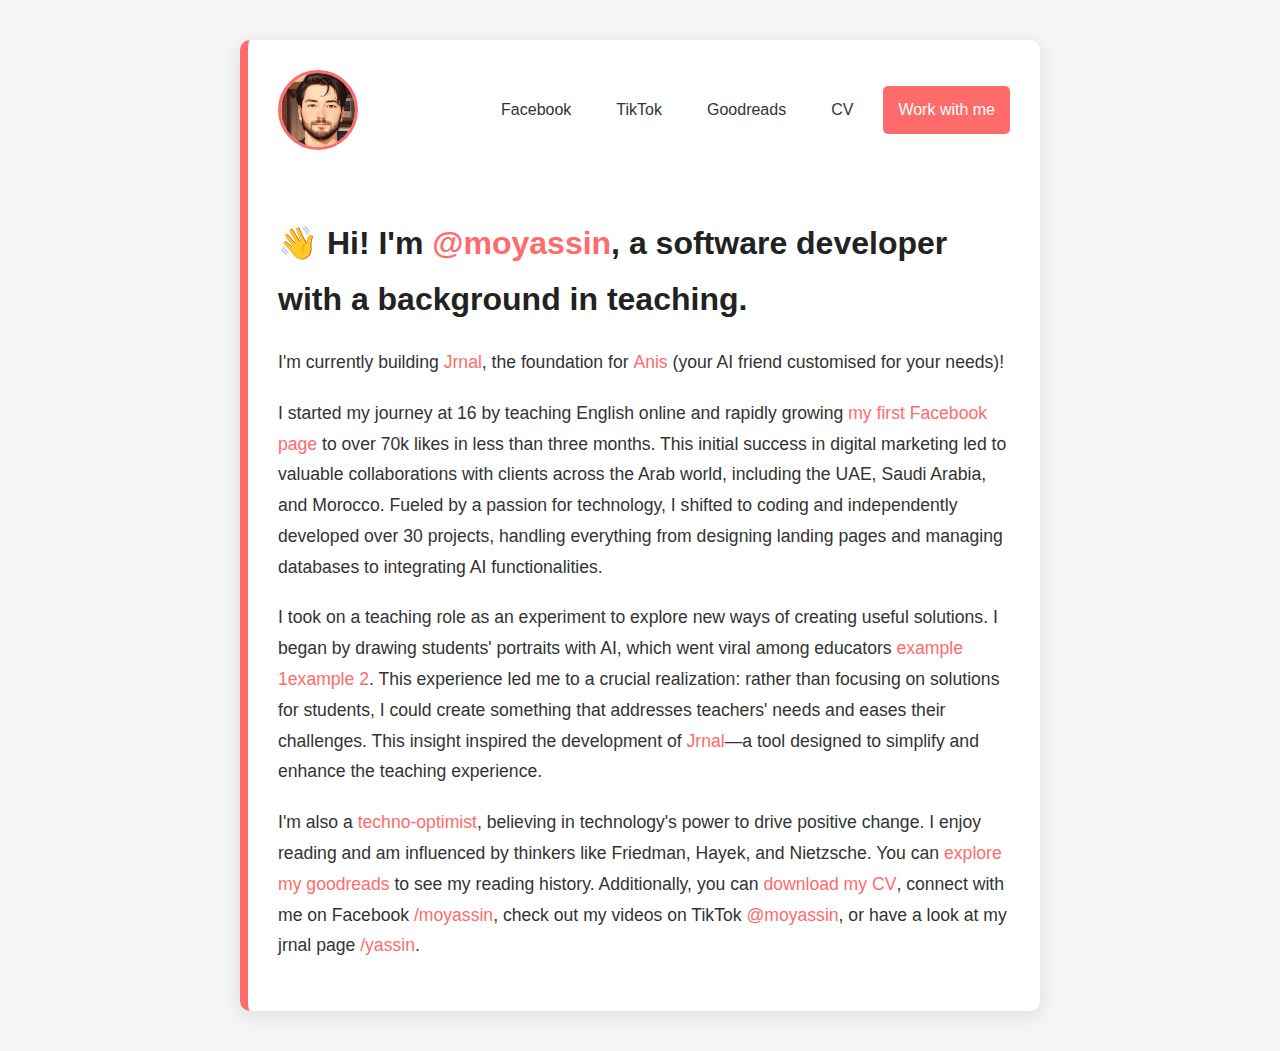
==== index.html @ f8ddaa97 "Add files via upload" ====
<!DOCTYPE html>
<html lang="en">

<head>
    <meta charset="UTF-8">
    <meta name="viewport" content="width=device-width, initial-scale=1.0">
    <title>@moyassin</title>
    <link rel="stylesheet" href="https://cdnjs.cloudflare.com/ajax/libs/font-awesome/6.0.0-beta3/css/all.min.css"
        integrity="sha512-Fo3rlrZj/k7ujTnHq6lK6mnFfyBM6aLB6bO3Z2Os6o5Q9lOi9J6cSsx7yp5PAK9VQzp1xGphhVbDRdQzrIVRlg=="
        crossorigin="anonymous" referrerpolicy="no-referrer" />
    <style>
        /* General Reset */
        * {
            margin: 0;
            padding: 0;
            box-sizing: border-box;
            font-family: 'Inter', sans-serif;
        }

        body {
            line-height: 1.75;
            background-color: #f5f5f5;
            color: #333;
            padding: 0;
            display: flex;
            justify-content: center;
            align-items: center;
            min-height: 100vh;
        }

        .container {
            max-width: 800px;
            margin: 40px;
            padding: 30px;
            background-color: #ffffff;
            border-radius: 10px;
            box-shadow: 0 4px 20px rgba(0, 0, 0, 0.1);
            text-align: left;
            border-left: 8px solid #ff6b6b;
            transition: all 0.3s ease;
        }

        header {
            margin-bottom: 20px;
            display: flex;
            flex-direction: column;
            align-items: center;
        }

        .header-top {
            display: flex;
            align-items: center;
            justify-content: space-between;
            width: 100%;
            margin-bottom: 5vh;
        }

        header img {
            width: 80px;
            height: 80px;
            border-radius: 50%;
            object-fit: cover;
            aspect-ratio: 1 / 1;
            border: 3px solid #ff6b6b;
            transition: all 0.3s ease;
        }

        .header-links {
            display: flex;
            gap: 15px;
            align-items: center;
            flex-wrap: wrap;
            justify-content: flex-end;
        }

        .header-links a {
            color: #333;
            text-decoration: none;
            font-weight: 500;
            transition: all 0.3s ease;
            padding: 10px 15px;
            border-radius: 5px;
            white-space: nowrap;
        }

        .header-links a:hover {
            color: #ff6b6b;
            background-color: #f4f7f9;
        }

        .work-with-me {
            background-color: #ff6b6b;
            color: white !important;
            font-weight: bold;
        }

        .work-with-me:hover {
            background-color: #ff4757;
            transform: translateY(-2px);
            box-shadow: 0 4px 10px rgba(255, 107, 107, 0.3);
        }

        header h1 {
            font-size: 2rem;
            font-weight: 700;
            color: #222;
            margin-top: 20px;
        }

        header h1 span {
            color: #ff6b6b;
        }

        .content p {
            margin-bottom: 20px;
            font-size: 1.1rem;
        }

        .content a {
            color: #ff6b6b;
            text-decoration: none;
            font-weight: 500;
            transition: color 0.3s ease;
        }

        .content a:hover {
            color: #ff4757;
            text-decoration: underline;
        }

        @media (max-width: 768px) {
            .container {
                margin: 20px;
                padding: 20px;
            }

            header h1 {
                font-size: 1.5rem;
            }

            .content p {
                font-size: 1rem;
            }

            .header-top {
                flex-direction: column;
                align-items: center;
                gap: 20px;
            }

            header img {
                width: 100px;
                height: 100px;
            }

            .header-links {
                justify-content: center;
            }

            .header-links a {
                padding: 8px 12px;
                font-size: 0.9rem;
            }
        }
    </style>
</head>

<body>
    <div class="container">
        <header>
            <div class="header-top">
                <img src="profile.jpg" alt="Profile Picture">
                <div class="header-links">
                    <a href="https://facebook.com/moyassin" target="_blank">Facebook</a>
                    <a href="https://tiktok.com/@moyassin" target="_blank">TikTok</a>
                    <a href="https://www.goodreads.com/moyassin" target="_blank">Goodreads</a>
                    <a href="CV-link" target="_blank">CV</a>
                    <a href="work.html" class="work-with-me">Work with me</a>
                </div>
            </div>
            <h1>👋 Hi! I'm <span>@moyassin</span>, a software developer with a background in teaching.</h1>
        </header>
        <div class="content">
            <!-- The content remains unchanged -->
            <p>I'm currently building <a href="https://jrnal.tn" target="_blank">Jrnal</a>, the foundation for <a
                    href="https://anis.web.app" target="_blank">Anis</a> (your AI friend customised for your needs)!</p>
            <p>I started my journey at 16 by teaching English online and rapidly growing <a
                    href="https://www.facebook.com/moyassin" target="_blank">my first Facebook page</a> to over
                70k likes in less than three months. This initial success in digital marketing led to valuable
                collaborations with clients across the Arab world, including the UAE, Saudi Arabia, and Morocco. Fueled
                by a passion for technology, I shifted to coding and independently developed over 30 projects, handling
                everything from designing landing pages and managing databases to integrating AI functionalities.</p>
            <p>I took on a teaching role as an experiment to explore new ways of creating useful solutions. I began by
                drawing students' portraits with AI, which went viral among educators <a
                    href="https://www.facebook.com/moyassin" target="_blank" class="example-1">example 1</a><a
                    href="https://www.facebook.com/moyassin" target="_blank" class="example-2">example 2</a>. This
                experience led me to a crucial
                realization: rather than focusing on solutions for students, I could create something that addresses
                teachers' needs and eases their challenges. This insight inspired the development of <a
                    href="https://jrnal.tn" target="_blank">Jrnal</a>—a tool
                designed to simplify and enhance the teaching experience.</p>
            <p>I'm also a <a href="https://www.youtube.com/@moyassin" target="_blank">techno-optimist</a>, believing in
                technology's power to drive positive change. I enjoy reading and
                am influenced by thinkers like Friedman, Hayek, and Nietzsche. You can <a
                    href="https://www.goodreads.com/moyassin" target="_blank">explore my goodreads</a> to see my reading
                history. Additionally, you can <a href="CV-link" target="_blank">download my CV</a>, connect with me on
                Facebook <a href="https://facebook.com/moyassin" target="_blank">/moyassin</a>, check out my videos
                on TikTok <a href="https://tiktok.com/@moyassin" target="_blank">@moyassin</a>, or have a look at my
                jrnal page <a href="https://jrnal.tn/yassin" target="_blank">/yassin</a>.</p>
        </div>
    </div>
</body>

</html>
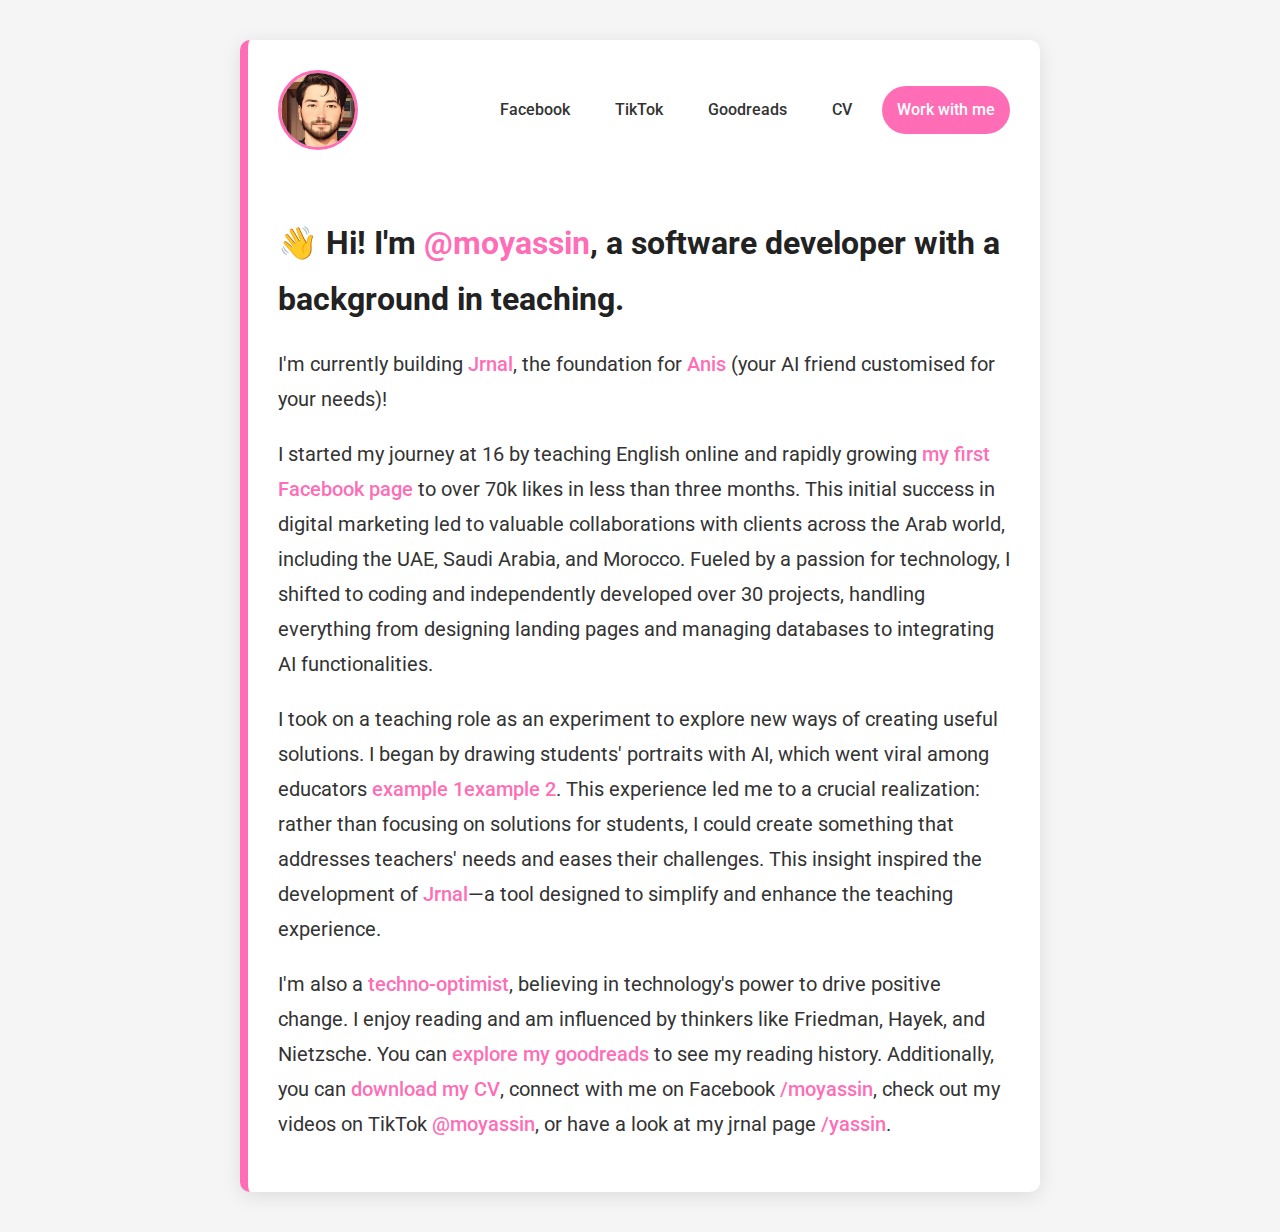
==== commit 932f9e75: "Update index.html" ====
--- a/index.html
+++ b/index.html
@@ -10,11 +10,15 @@
         crossorigin="anonymous" referrerpolicy="no-referrer" />
     <style>
         /* General Reset */
+        @import url('https://fonts.googleapis.com/css2?family=Roboto:ital,wght@0,100;0,300;0,400;0,500;0,700;0,900;1,100;1,300;1,400;1,500;1,700;1,900&display=swap');
+
         * {
             margin: 0;
             padding: 0;
             box-sizing: border-box;
-            font-family: 'Inter', sans-serif;
+            font-family: "Roboto", sans-serif;
+ 
+  font-style: normal;
         }
 
         body {
@@ -36,7 +40,7 @@
             border-radius: 10px;
             box-shadow: 0 4px 20px rgba(0, 0, 0, 0.1);
             text-align: left;
-            border-left: 8px solid #ff6b6b;
+            border-left: 8px solid rgba(255, 105, 180, 0.973);
             transition: all 0.3s ease;
         }
 
@@ -61,7 +65,7 @@
             border-radius: 50%;
             object-fit: cover;
             aspect-ratio: 1 / 1;
-            border: 3px solid #ff6b6b;
+            border: 3px solid rgba(255, 105, 180, 0.973);
             transition: all 0.3s ease;
         }
 
@@ -84,20 +88,21 @@
         }
 
         .header-links a:hover {
-            color: #ff6b6b;
+            color: rgba(255, 105, 180, 0.973);
             background-color: #f4f7f9;
         }
 
         .work-with-me {
-            background-color: #ff6b6b;
+            background-color: rgba(255, 105, 180, 0.973);
             color: white !important;
             font-weight: bold;
+            
         }
 
         .work-with-me:hover {
-            background-color: #ff4757;
+            background-color: rgba(255, 105, 180, 0.973);
             transform: translateY(-2px);
-            box-shadow: 0 4px 10px rgba(255, 107, 107, 0.3);
+            box-shadow: 0 4px 10px rgba(255, 105, 180, 0.973);
         }
 
         header h1 {
@@ -108,23 +113,23 @@
         }
 
         header h1 span {
-            color: #ff6b6b;
+            color: rgba(255, 105, 180, 0.973);
         }
 
         .content p {
             margin-bottom: 20px;
-            font-size: 1.1rem;
+            font-size: 1.25rem;
         }
 
         .content a {
-            color: #ff6b6b;
+            color: rgba(255, 105, 180, 0.973);
             text-decoration: none;
             font-weight: 500;
             transition: color 0.3s ease;
         }
 
         .content a:hover {
-            color: #ff4757;
+            color: rgba(255, 105, 180, 0.973);
             text-decoration: underline;
         }
 
@@ -175,7 +180,7 @@
                     <a href="https://tiktok.com/@moyassin" target="_blank">TikTok</a>
                     <a href="https://www.goodreads.com/moyassin" target="_blank">Goodreads</a>
                     <a href="CV-link" target="_blank">CV</a>
-                    <a href="work.html" class="work-with-me">Work with me</a>
+                    <a href="work.html" class="work-with-me" style="border-radius: 40px;">Work with me</a>
                 </div>
             </div>
             <h1>👋 Hi! I'm <span>@moyassin</span>, a software developer with a background in teaching.</h1>
@@ -211,4 +216,4 @@
     </div>
 </body>
 
-</html>+</html>
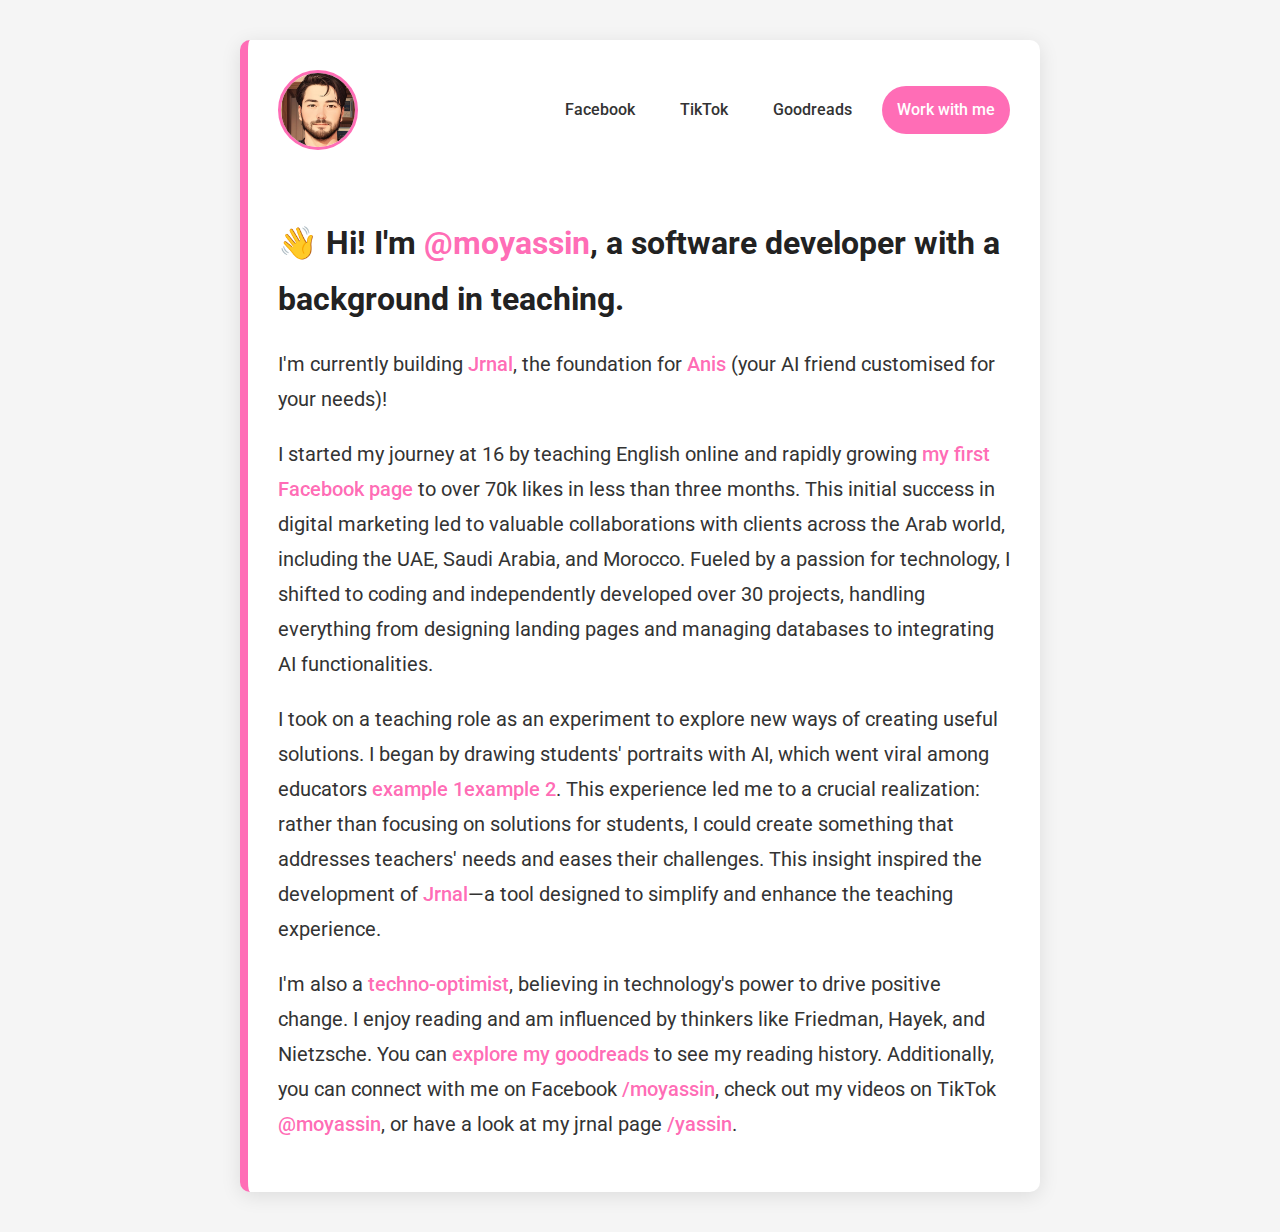
==== commit 0678c081: "Update index.html" ====
--- a/index.html
+++ b/index.html
@@ -179,7 +179,6 @@
                     <a href="https://facebook.com/moyassin" target="_blank">Facebook</a>
                     <a href="https://tiktok.com/@moyassin" target="_blank">TikTok</a>
                     <a href="https://www.goodreads.com/moyassin" target="_blank">Goodreads</a>
-                    <a href="CV-link" target="_blank">CV</a>
                     <a href="work.html" class="work-with-me" style="border-radius: 40px;">Work with me</a>
                 </div>
             </div>
@@ -208,7 +207,7 @@
                 technology's power to drive positive change. I enjoy reading and
                 am influenced by thinkers like Friedman, Hayek, and Nietzsche. You can <a
                     href="https://www.goodreads.com/moyassin" target="_blank">explore my goodreads</a> to see my reading
-                history. Additionally, you can <a href="CV-link" target="_blank">download my CV</a>, connect with me on
+                history. Additionally, you can connect with me on
                 Facebook <a href="https://facebook.com/moyassin" target="_blank">/moyassin</a>, check out my videos
                 on TikTok <a href="https://tiktok.com/@moyassin" target="_blank">@moyassin</a>, or have a look at my
                 jrnal page <a href="https://jrnal.tn/yassin" target="_blank">/yassin</a>.</p>
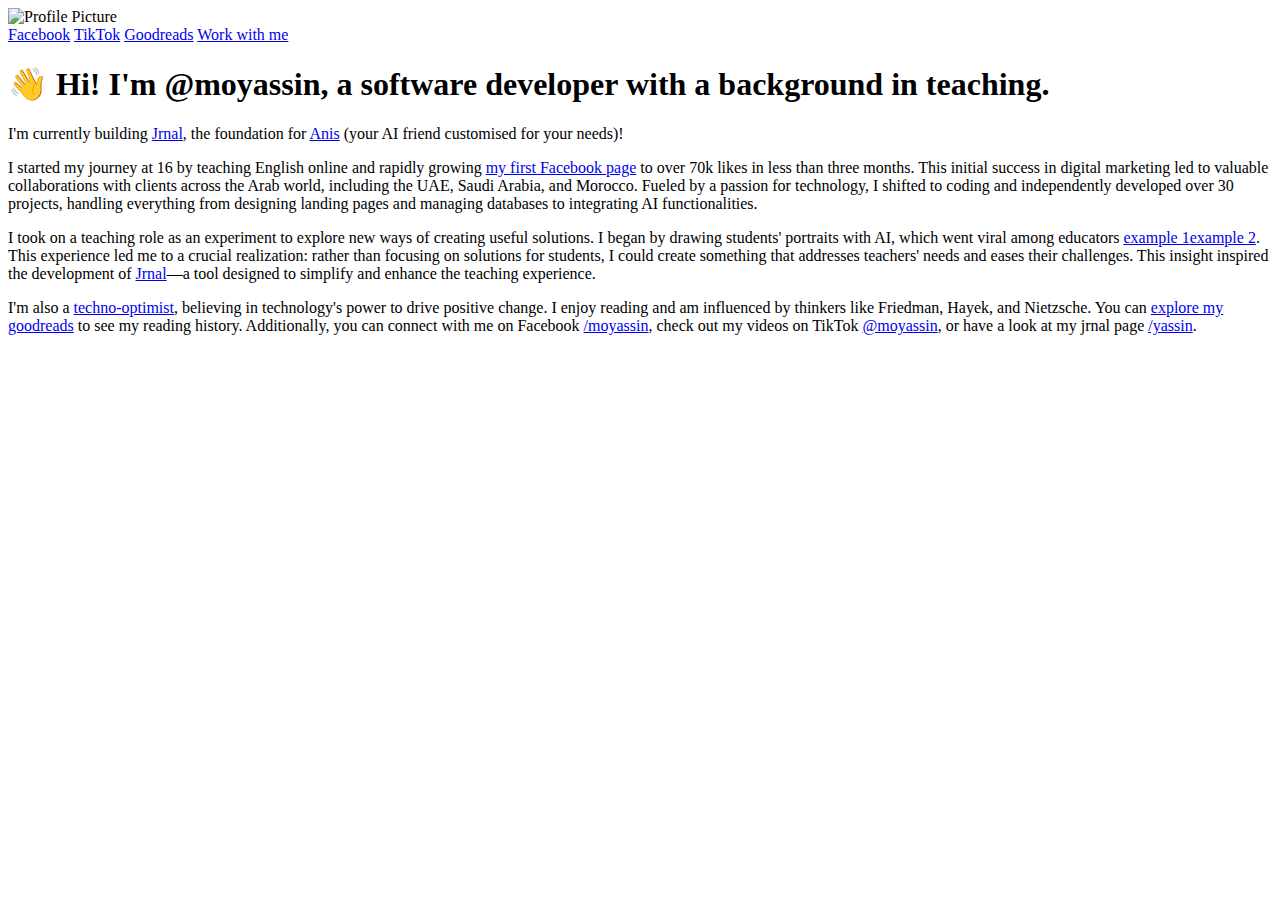
==== commit f9624495: "Update index.html" ====
--- a/index.html
+++ b/index.html
@@ -8,181 +8,23 @@
     <link rel="stylesheet" href="https://cdnjs.cloudflare.com/ajax/libs/font-awesome/6.0.0-beta3/css/all.min.css"
         integrity="sha512-Fo3rlrZj/k7ujTnHq6lK6mnFfyBM6aLB6bO3Z2Os6o5Q9lOi9J6cSsx7yp5PAK9VQzp1xGphhVbDRdQzrIVRlg=="
         crossorigin="anonymous" referrerpolicy="no-referrer" />
-    <style>
-        /* General Reset */
-        @import url('https://fonts.googleapis.com/css2?family=Roboto:ital,wght@0,100;0,300;0,400;0,500;0,700;0,900;1,100;1,300;1,400;1,500;1,700;1,900&display=swap');
-
-        * {
-            margin: 0;
-            padding: 0;
-            box-sizing: border-box;
-            font-family: "Roboto", sans-serif;
- 
-  font-style: normal;
-        }
-
-        body {
-            line-height: 1.75;
-            background-color: #f5f5f5;
-            color: #333;
-            padding: 0;
-            display: flex;
-            justify-content: center;
-            align-items: center;
-            min-height: 100vh;
-        }
-
-        .container {
-            max-width: 800px;
-            margin: 40px;
-            padding: 30px;
-            background-color: #ffffff;
-            border-radius: 10px;
-            box-shadow: 0 4px 20px rgba(0, 0, 0, 0.1);
-            text-align: left;
-            border-left: 8px solid rgba(255, 105, 180, 0.973);
-            transition: all 0.3s ease;
-        }
-
-        header {
-            margin-bottom: 20px;
-            display: flex;
-            flex-direction: column;
-            align-items: center;
-        }
-
-        .header-top {
-            display: flex;
-            align-items: center;
-            justify-content: space-between;
-            width: 100%;
-            margin-bottom: 5vh;
-        }
-
-        header img {
-            width: 80px;
-            height: 80px;
-            border-radius: 50%;
-            object-fit: cover;
-            aspect-ratio: 1 / 1;
-            border: 3px solid rgba(255, 105, 180, 0.973);
-            transition: all 0.3s ease;
-        }
-
-        .header-links {
-            display: flex;
-            gap: 15px;
-            align-items: center;
-            flex-wrap: wrap;
-            justify-content: flex-end;
-        }
-
-        .header-links a {
-            color: #333;
-            text-decoration: none;
-            font-weight: 500;
-            transition: all 0.3s ease;
-            padding: 10px 15px;
-            border-radius: 5px;
-            white-space: nowrap;
-        }
-
-        .header-links a:hover {
-            color: rgba(255, 105, 180, 0.973);
-            background-color: #f4f7f9;
-        }
-
-        .work-with-me {
-            background-color: rgba(255, 105, 180, 0.973);
-            color: white !important;
-            font-weight: bold;
-            
-        }
-
-        .work-with-me:hover {
-            background-color: rgba(255, 105, 180, 0.973);
-            transform: translateY(-2px);
-            box-shadow: 0 4px 10px rgba(255, 105, 180, 0.973);
-        }
-
-        header h1 {
-            font-size: 2rem;
-            font-weight: 700;
-            color: #222;
-            margin-top: 20px;
-        }
-
-        header h1 span {
-            color: rgba(255, 105, 180, 0.973);
-        }
-
-        .content p {
-            margin-bottom: 20px;
-            font-size: 1.25rem;
-        }
-
-        .content a {
-            color: rgba(255, 105, 180, 0.973);
-            text-decoration: none;
-            font-weight: 500;
-            transition: color 0.3s ease;
-        }
-
-        .content a:hover {
-            color: rgba(255, 105, 180, 0.973);
-            text-decoration: underline;
-        }
-
-        @media (max-width: 768px) {
-            .container {
-                margin: 20px;
-                padding: 20px;
-            }
-
-            header h1 {
-                font-size: 1.5rem;
-            }
-
-            .content p {
-                font-size: 1rem;
-            }
-
-            .header-top {
-                flex-direction: column;
-                align-items: center;
-                gap: 20px;
-            }
-
-            header img {
-                width: 100px;
-                height: 100px;
-            }
-
-            .header-links {
-                justify-content: center;
-            }
-
-            .header-links a {
-                padding: 8px 12px;
-                font-size: 0.9rem;
-            }
-        }
-    </style>
+        <link rel="stylesheet" href="styles/index.css">
 </head>
 
 <body>
     <div class="container">
         <header>
             <div class="header-top">
-                <img src="profile.jpg" alt="Profile Picture">
+                <img src="assets/profile.jpg" alt="Profile Picture">
                 <div class="header-links">
-                    <a href="https://facebook.com/moyassin" target="_blank">Facebook</a>
-                    <a href="https://tiktok.com/@moyassin" target="_blank">TikTok</a>
-                    <a href="https://www.goodreads.com/moyassin" target="_blank">Goodreads</a>
-                    <a href="work.html" class="work-with-me" style="border-radius: 40px;">Work with me</a>
+                        <a href="https://facebook.com/moyassin" target="_blank">Facebook</a>
+                        <a href="https://tiktok.com/@moyassin" target="_blank">TikTok</a>
+                        <a href="https://www.goodreads.com/moyassin" target="_blank">Goodreads</a>
+                
+                    <a href="work.html" class="work-with-me">Work with me</a>
                 </div>
             </div>
-            <h1>👋 Hi! I'm <span>@moyassin</span>, a software developer with a background in teaching.</h1>
+            <h1><span class="waving-hand">👋</span> Hi! I'm <span>@moyassin</span>, a software developer with a background in teaching.</h1>
         </header>
         <div class="content">
             <!-- The content remains unchanged -->
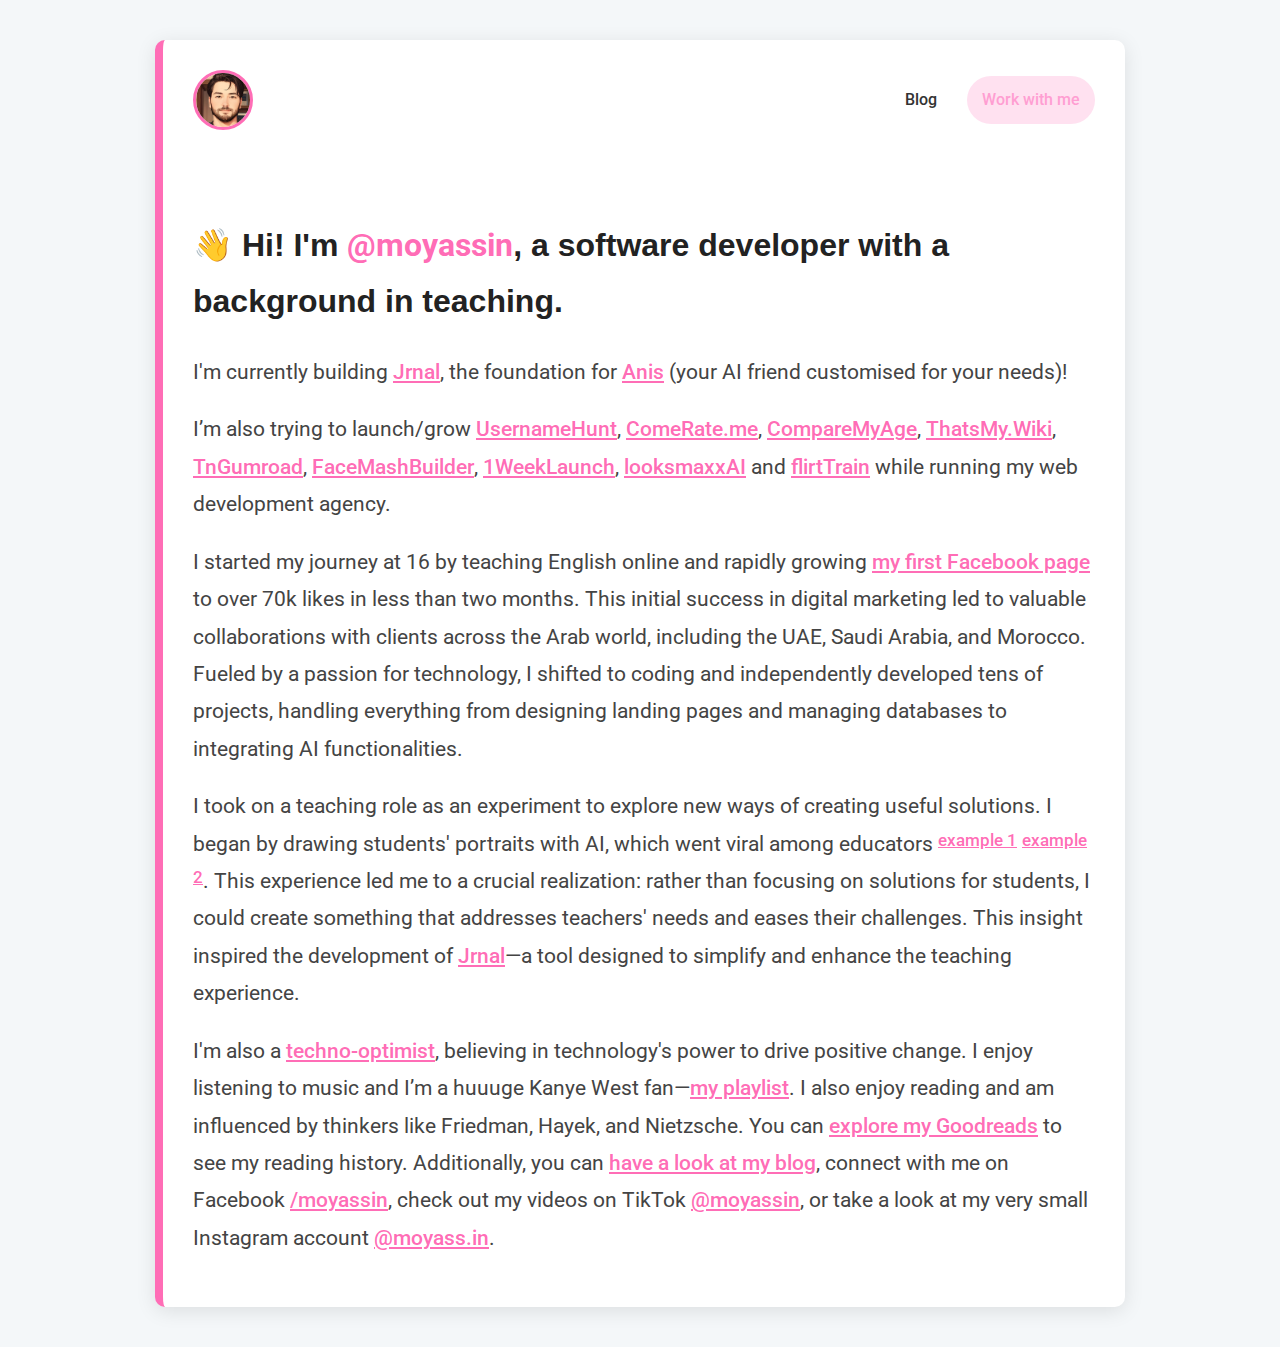
==== commit e3b69e05: "Update index.html" ====
--- a/index.html
+++ b/index.html
@@ -5,10 +5,11 @@
     <meta charset="UTF-8">
     <meta name="viewport" content="width=device-width, initial-scale=1.0">
     <title>@moyassin</title>
+    <link rel="icon" href="assets/profile.jpg" type="image/jpeg">
     <link rel="stylesheet" href="https://cdnjs.cloudflare.com/ajax/libs/font-awesome/6.0.0-beta3/css/all.min.css"
         integrity="sha512-Fo3rlrZj/k7ujTnHq6lK6mnFfyBM6aLB6bO3Z2Os6o5Q9lOi9J6cSsx7yp5PAK9VQzp1xGphhVbDRdQzrIVRlg=="
         crossorigin="anonymous" referrerpolicy="no-referrer" />
-        <link rel="stylesheet" href="styles/index.css">
+    <link rel="stylesheet" href="styles/index.css">
 </head>
 
 <body>
@@ -17,42 +18,46 @@
             <div class="header-top">
                 <img src="assets/profile.jpg" alt="Profile Picture">
                 <div class="header-links">
-                        <a href="https://facebook.com/moyassin" target="_blank">Facebook</a>
-                        <a href="https://tiktok.com/@moyassin" target="_blank">TikTok</a>
-                        <a href="https://www.goodreads.com/moyassin" target="_blank">Goodreads</a>
-                
+                    <a href="https://facebook.com/moyassin" target="_blank">Blog</a>
+                   
                     <a href="work.html" class="work-with-me">Work with me</a>
                 </div>
             </div>
             <h1><span class="waving-hand">👋</span> Hi! I'm <span>@moyassin</span>, a software developer with a background in teaching.</h1>
         </header>
         <div class="content">
-            <!-- The content remains unchanged -->
-            <p>I'm currently building <a href="https://jrnal.tn" target="_blank">Jrnal</a>, the foundation for <a
-                    href="https://anis.web.app" target="_blank">Anis</a> (your AI friend customised for your needs)!</p>
-            <p>I started my journey at 16 by teaching English online and rapidly growing <a
-                    href="https://www.facebook.com/moyassin" target="_blank">my first Facebook page</a> to over
-                70k likes in less than three months. This initial success in digital marketing led to valuable
-                collaborations with clients across the Arab world, including the UAE, Saudi Arabia, and Morocco. Fueled
-                by a passion for technology, I shifted to coding and independently developed over 30 projects, handling
-                everything from designing landing pages and managing databases to integrating AI functionalities.</p>
-            <p>I took on a teaching role as an experiment to explore new ways of creating useful solutions. I began by
-                drawing students' portraits with AI, which went viral among educators <a
-                    href="https://www.facebook.com/moyassin" target="_blank" class="example-1">example 1</a><a
-                    href="https://www.facebook.com/moyassin" target="_blank" class="example-2">example 2</a>. This
-                experience led me to a crucial
-                realization: rather than focusing on solutions for students, I could create something that addresses
-                teachers' needs and eases their challenges. This insight inspired the development of <a
-                    href="https://jrnal.tn" target="_blank">Jrnal</a>—a tool
-                designed to simplify and enhance the teaching experience.</p>
-            <p>I'm also a <a href="https://www.youtube.com/@moyassin" target="_blank">techno-optimist</a>, believing in
-                technology's power to drive positive change. I enjoy reading and
-                am influenced by thinkers like Friedman, Hayek, and Nietzsche. You can <a
-                    href="https://www.goodreads.com/moyassin" target="_blank">explore my goodreads</a> to see my reading
-                history. Additionally, you can connect with me on
-                Facebook <a href="https://facebook.com/moyassin" target="_blank">/moyassin</a>, check out my videos
-                on TikTok <a href="https://tiktok.com/@moyassin" target="_blank">@moyassin</a>, or have a look at my
-                jrnal page <a href="https://jrnal.tn/yassin" target="_blank">/yassin</a>.</p>
+            <p>
+                I'm currently building <a href="https://jrnal.tn" target="_blank">Jrnal</a>, the foundation for <a
+                    href="https://anis.web.app" target="_blank">Anis</a> (your AI friend customised for your needs)!
+            </p>
+            <p>
+                I’m also trying to launch/grow <a href="https://usernamehunt.com" target="_blank">UsernameHunt</a>, 
+                <a href="https://comerate.me" target="_blank">ComeRate.me</a>, <a href="https://comparemyage.com" target="_blank">CompareMyAge</a>, 
+                <a href="https://thatsmy.wiki" target="_blank">ThatsMy.Wiki</a>, <a href="https://tngumroad.com" target="_blank">TnGumroad</a>, 
+                <a href="https://facemashbuilder.com" target="_blank">FaceMashBuilder</a>, <a href="https://1weeklaunch.com" target="_blank">1WeekLaunch</a>, <a href="">looksmaxxAI</a> and <a href="">flirtTrain</a> while running my web development agency.
+            </p>
+            <p>
+                I started my journey at 16 by teaching English online and rapidly growing <a href="https://www.facebook.com/moyassin" target="_blank">my first Facebook page</a> to over 70k likes in less than two months. 
+                This initial success in digital marketing led to valuable collaborations with clients across the Arab world, including the UAE, Saudi Arabia, and Morocco. 
+                Fueled by a passion for technology, I shifted to coding and independently developed tens of projects, handling everything from designing landing pages and managing databases to integrating AI functionalities.
+            </p>
+            <p>
+                I took on a teaching role as an experiment to explore new ways of creating useful solutions. I began by drawing students' portraits with AI, which went viral among educators 
+                <a href="https://www.facebook.com/moyassin" target="_blank" class="example-1">example 1</a><a href="https://www.facebook.com/moyassin" target="_blank" class="example-2">example 2</a>. 
+                This experience led me to a crucial realization: rather than focusing on solutions for students, I could create something that addresses teachers' needs and eases their challenges. 
+                This insight inspired the development of <a href="https://jrnal.tn" target="_blank">Jrnal</a>—a tool designed to simplify and enhance the teaching experience.
+            </p>
+            <p>
+                I'm also a <a href="https://www.youtube.com/@moyassin" target="_blank">techno-optimist</a>, believing in technology's power to drive positive change. 
+                I enjoy listening to music and I’m a huuuge Kanye West fan—<a href="https://open.spotify.com/playlist/yourplaylistlink" target="_blank">my playlist</a>. 
+                I also enjoy reading and am influenced by thinkers like Friedman, Hayek, and Nietzsche. 
+                You can <a href="https://www.goodreads.com/moyassin" target="_blank">explore my Goodreads</a> to see my reading history. 
+                Additionally, you can <a href="https://moyass.in/blog" target="_blank">have a look at my blog</a>, connect with me on Facebook <a href="https://facebook.com/moyassin" target="_blank">/moyassin</a>, 
+                check out my videos on TikTok <a href="https://tiktok.com/@moyassin" target="_blank">@moyassin</a>, 
+                or take a look at my very small Instagram account <a href="https://instagram.com/moyass.in" target="_blank">@moyass.in</a>.
+            </p>
+            
+            
         </div>
     </div>
 </body>
--- a/styles/index.css
+++ b/styles/index.css
@@ -0,0 +1,348 @@
+/* General Reset */
+/* General Reset */
+@import url('https://fonts.googleapis.com/css2?family=Roboto:ital,wght@0,100;0,300;0,400;0,500;0,700;0,900;1,100;1,300;1,400;1,500;1,700;1,900&display=swap');
+
+* {
+    margin: 0;
+    padding: 0;
+    box-sizing: border-box;
+    font-family: "Roboto", sans-serif;
+    font-style: normal;
+}
+
+body {
+    line-height: 1.75;
+    background-color: #f5f5f5;
+    color: #333;
+    padding: 0;
+    display: flex;
+    justify-content: center;
+    align-items: center;
+    min-height: 100vh;
+}
+
+@keyframes wave {
+    0% {
+        transform: rotate(0deg);
+    }
+
+    10% {
+        transform: rotate(14deg);
+    }
+
+    20% {
+        transform: rotate(-8deg);
+    }
+
+    30% {
+        transform: rotate(14deg);
+    }
+
+    40% {
+        transform: rotate(-4deg);
+    }
+
+    50% {
+        transform: rotate(10deg);
+    }
+
+    60% {
+        transform: rotate(0deg);
+    }
+
+    100% {
+        transform: rotate(0deg);
+    }
+}
+
+.waving-hand {
+    display: inline-block;
+    animation: wave 2.5s infinite;
+    transform-origin: 70% 70%;
+}
+
+h1 {
+    font-family: Arial, sans-serif;
+    color: #333;
+}
+
+h1 span {
+    color: #0066cc;
+    font-weight: bold;
+}
+
+.container {
+    margin: 40px;
+    padding: 30px;
+    background-color: #ffffff;
+    border-radius: 10px;
+    box-shadow: 0 4px 20px rgba(0, 0, 0, 0.1);
+    text-align: left;
+    border-left: 8px solid rgba(255, 105, 180, 0.973);
+    transition: all 0.3s ease;
+}
+
+header {
+    margin-bottom: 20px;
+    display: flex;
+    flex-direction: column;
+    align-items: center;
+}
+
+.header-top {
+    display: flex;
+    align-items: center;
+    justify-content: space-between;
+    width: 100%;
+    margin-bottom: 5vh;
+}
+
+header img {
+    width: 60px;
+    height: 60px;
+    border-radius: 50%;
+    object-fit: cover;
+    aspect-ratio: 1 / 1;
+    border: 3px solid rgba(255, 105, 180, 0.973);
+    transition: all 0.3s ease;
+}
+
+.header-links {
+    display: flex;
+    gap: 15px;
+    align-items: center;
+    flex-wrap: wrap;
+    justify-content: flex-end;
+}
+
+.header-links a {
+    color: #333;
+    text-decoration: none;
+    font-weight: 500;
+    transition: all 0.3s ease;
+    padding: 10px 15px;
+    border-radius: 50px;
+    white-space: nowrap;
+}
+
+
+.work-with-me {
+    background-color: rgba(255, 105, 180, 0.2);
+    color: #ff9ed2 !important;
+    font-weight: bold;
+
+}
+
+.work-with-me:hover {
+    transform: translateY(-2px) scale(1.1);
+}
+
+header h1 {
+    font-size: 2rem;
+    font-weight: 700;
+    color: #222;
+    margin-top: 42px;
+}
+
+header h1 span {
+    color: rgba(255, 105, 180, 0.973);
+}
+
+.content p {
+    margin-bottom: 20px;
+    font-size: 1.25rem;
+}
+
+.content a {
+    color: rgba(255, 105, 180, 0.973);
+    text-decoration: underline;
+    font-weight: 500;
+    transition: color 0.3s ease;
+}
+
+.content a:hover {
+    color: rgba(255, 105, 180, 0.973);
+    text-decoration: underline;
+}
+
+@media (max-width: 768px) {
+    .container {
+        margin: 20px;
+        padding: 20px;
+    }
+
+    header h1 {
+        font-size: 1.5rem;
+    }
+
+    .content p {
+        font-size: 1rem;
+    }
+
+    .header-top {
+        flex-direction: column;
+        align-items: center;
+        gap: 20px;
+    }
+
+    header img {
+        width: 100px;
+        height: 100px;
+    }
+
+    .header-links {
+        justify-content: center;
+    }
+
+    .header-links a {
+        padding: 8px 12px;
+    }
+}
+
+body {
+    line-height: 1.75;
+    background-color: #f4f7f9;
+    color: #333;
+    padding: 0;
+    display: flex;
+    justify-content: center;
+    align-items: center;
+    min-height: 100vh;
+}
+
+.container {
+    max-width: 970px;
+    margin: 40px;
+    padding: 30px;
+    background-color: #ffffff;
+    border-radius: 10px;
+    box-shadow: 0 4px 20px rgba(0, 0, 0, 0.1);
+    text-align: left;
+    border-left: 8px solid rgba(255, 105, 180, 0.973);
+    ;
+}
+
+header {
+    margin-bottom: 20px;
+    display: flex;
+    align-items: center;
+}
+
+
+header .intro {
+    max-width: 600px;
+}
+
+header h1 {
+    font-size: 2rem;
+    font-weight: 700;
+    color: #222;
+    margin-bottom: 5px;
+}
+
+header h1 span {
+    color: rgba(255, 105, 180, 0.973);
+    ;
+}
+
+header .subtitle {
+    font-size: 1.1rem;
+    color: #555;
+    font-weight: 400;
+    margin-bottom: 0;
+}
+
+.content p {
+    margin-bottom: 20px;
+    font-size: 1.3rem;
+    color: #444;
+    line-height: 1.8;
+}
+
+a {
+
+    text-decoration: none;
+    font-weight: 500;
+}
+
+a:hover {
+    color: rgba(255, 105, 180, 0.973);
+    ;
+}
+
+footer {
+    margin-top: 30px;
+    text-align: center;
+}
+
+footer p {
+    font-size: 1rem;
+    color: #555;
+    margin-bottom: 5px;
+}
+
+footer a {
+    color: #0070f3;
+    text-decoration: none;
+    border-bottom: 1px solid #0070f3;
+    font-weight: 500;
+}
+
+footer a:hover {
+    color: #ff6b6b;
+    border-bottom: 1px solid #ff6b6b;
+}
+
+/* For responsive layout */
+@media (max-width: 768px) {
+    .container {
+        margin: 20px;
+        padding: 20px;
+    }
+
+    header h1 {
+        font-size: 1.5rem;
+    }
+
+    p {
+        font-size: 1rem;
+    }
+
+    header img {
+        width: 100px;
+        height: 100px;
+    }
+
+    header .intro {
+        max-width: 100%;
+    }
+
+    .content p {
+        font-size: 1rem;
+    }
+
+    footer p {
+        font-size: 0.9rem;
+    }
+
+    footer a {
+        font-size: 1rem;
+    }
+}
+
+
+.example-1 {
+    margin-top: 5px;
+    font-size: 0.8em;
+    position: relative;
+    top: -5px;
+    /* Move text 2px upwards */
+}
+
+.example-2 {
+    margin-left: 5px;
+    font-size: 0.8em;
+    position: relative;
+    top: -5px;
+    /* Same upward adjustment */
+}
